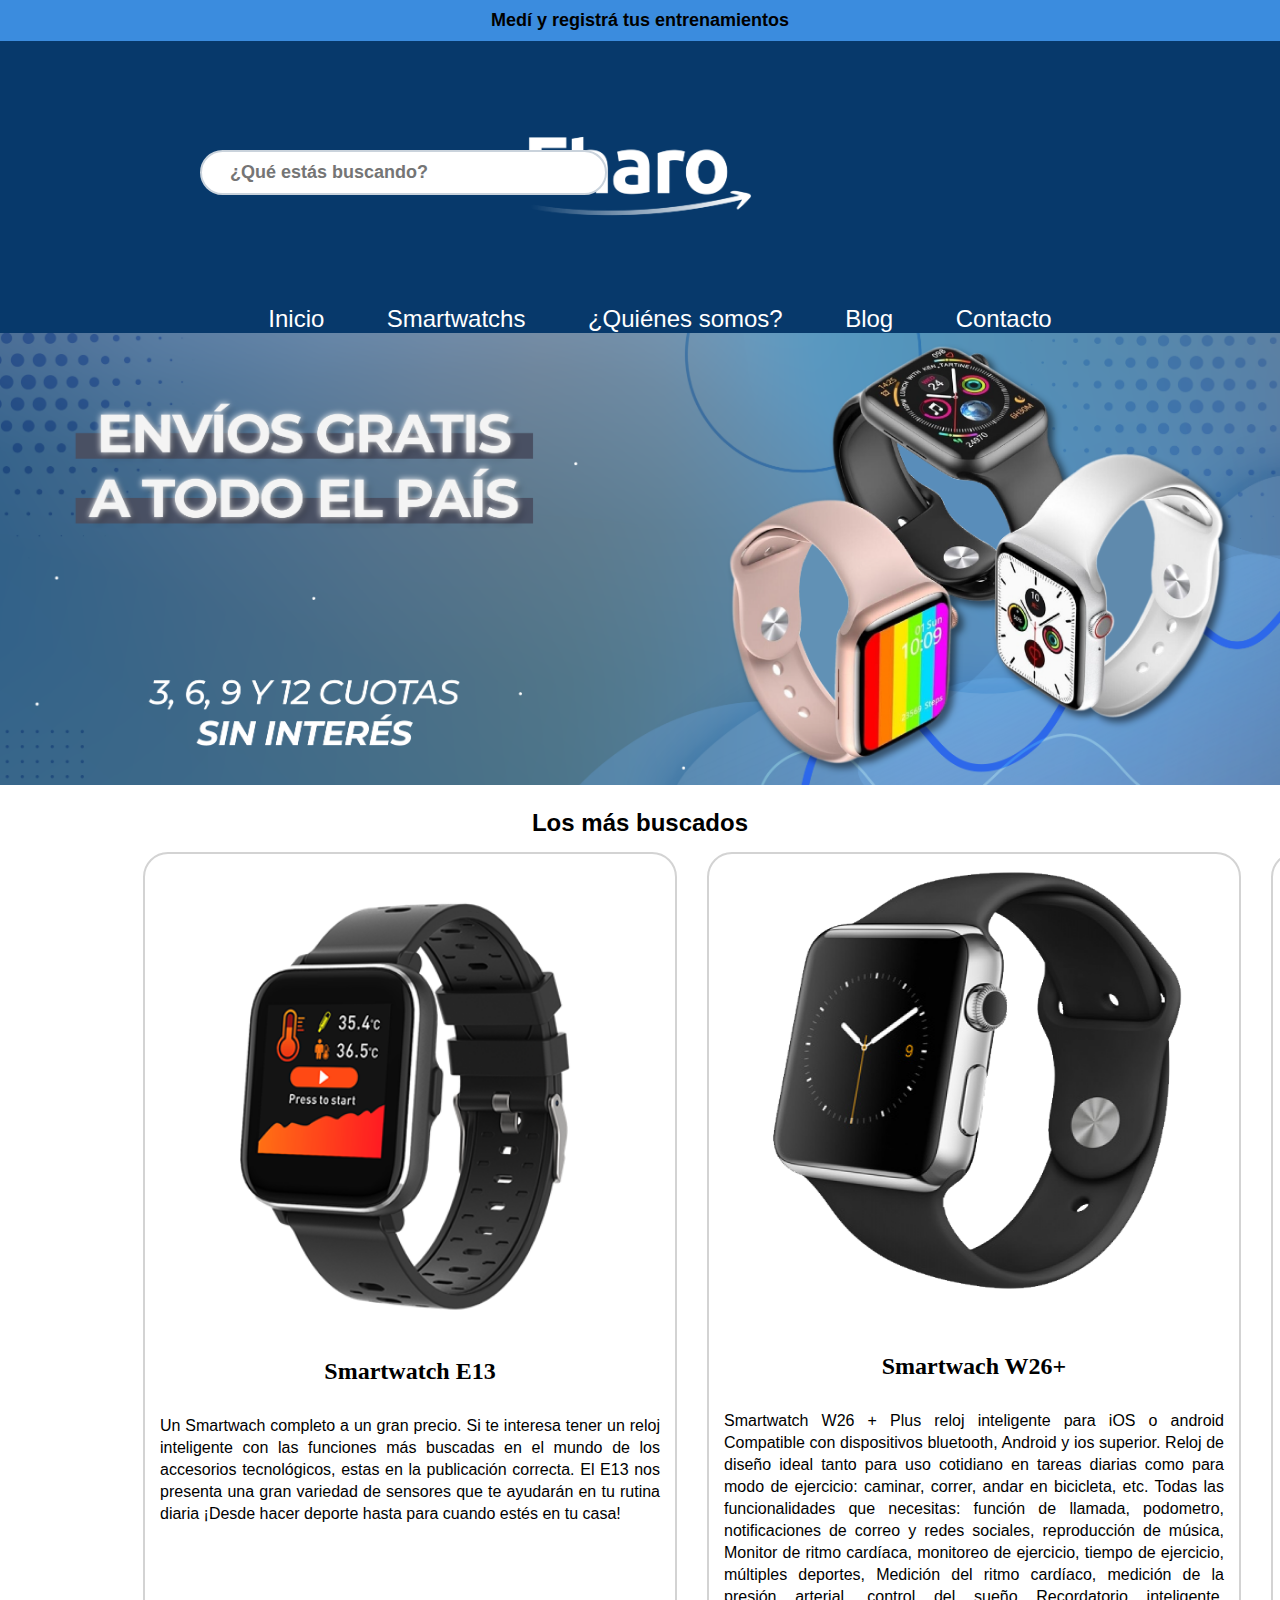
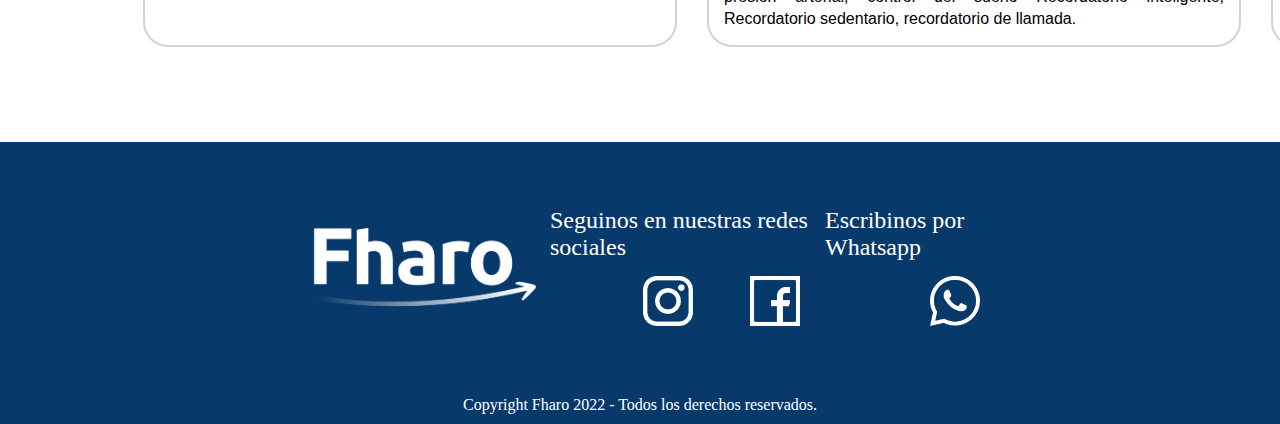
==== root/index.html @ 08bdbe76 "Primera versión de proyecto Fharo" ====
<!DOCTYPE html>
<html lang="es">
<head>
    <meta charset="UTF-8">
    <title>Inicio</title>
    <link rel="stylesheet" href="css/style.css">
    <link rel="icon" type="image/x-icon" href="/assets/fotos/logo3-02.png">
</head>
<body>
    <div class="encabezado">
        <p class="textoEncabezado"><b>Medí y registrá tus entrenamientos</b></p>
    </div>
    <header class="tarjetaCompleta">
        <div class= "ancho">
            <!-- <div class="queEstasBuscando">
                <input type="search" name="queEstasBuscando" placeholder="¿Qué estás buscando?" size="30" >
            </div> -->
            <div class="buscador">
                <input type="search" name="queEstasBuscando" placeholder="¿Qué estás buscando?" size="30" >
            </div>
            <div class="logo">
                <a href="index.html"><img src="assets/fotos/logo3-02.png" class="logoFharo" width="250px" alt="Logo Fharo"></a>
            </div>
            <nav>
                <ul class="tarjetaMenu">
                    <li class="menu"><a href="index.html">Inicio</a> </li>
                    <li class="menu"><a href="smartwatchs.html">Smartwatchs</a> </li>
                    <li class="menu"><a href="quienessomos.html">¿Quiénes somos?</a> </li>
                    <li class="menu"><a href="blog.html">Blog</a> </li>
                    <li class="menu"><a href="contacto.html">Contacto</a> </li>
                </ul>
            </nav>
        </div>
    </header>  
    <div id="banner">
        <img src="assets/fotos/banner.png" alt="Envios gratis a todo el país" width="100%">
    </div>
    <h1 class="losMasBuscados"><b>Los más buscados</b></h1>
    <div class="contenedorFotos">
        <div class="foto">
            <div class="fotoHover">
                <img class="ejemplo" src="assets/E13.png" alt="Smartwatch E13" width="500" title="Smartwatch E13">
            </div>
            <h2>Smartwatch E13</h2>
            <p>Un Smartwach completo a un gran precio. Si te interesa tener un reloj inteligente
                con las funciones más buscadas en el mundo de los accesorios tecnológicos,
                estas en la publicación correcta. El E13 nos presenta una gran variedad de
                sensores que te ayudarán en tu rutina diaria ¡Desde hacer deporte hasta para
                cuando estés en tu casa!
            </p>
        </div>
        <div class="foto"> 
            <div class="fotoHover">
                <img class="ejemplo" src="assets/w26+.png" alt="Smartwatch W26" width="450" height="450" title="Smartwatch W26">
            </div>
            <h2 class="titulow26">Smartwach W26+</h2>
            <p>Smartwatch W26 + Plus reloj inteligente para iOS o android
                Compatible con dispositivos bluetooth, Android y ios superior.
                Reloj de diseño ideal tanto para uso cotidiano en tareas diarias
                como para modo de ejercicio: caminar, correr, andar en bicicleta, etc.
                Todas las funcionalidades que necesitas: función de llamada, podometro,
                notificaciones de correo y redes sociales, reproducción de música,
                Monitor de ritmo cardíaca, monitoreo de ejercicio, tiempo de ejercicio,
                múltiples deportes, Medición del ritmo cardíaco, medición de la presión
                arterial, control del sueño Recordatorio inteligente, Recordatorio
                sedentario, recordatorio de llamada.
            </p>
        </div>
        <div class="foto">
            <div class="fotoHover">
                <img class="ejemplo" src="assets/fotos/miband5.png" alt="Smartwatch Xiaomi Mi Band 5" width="500" title="Smartwatch Xiaomi Mi Band 5">
            </div>
            <h2>Xiaomi Mi Band 5</h2>
            <p>Xiaomi Mi Band 5 trae novedades como la carga magnética, control del ciclo
                menstrual, pantalla OLED 1.1 más grande, monitorización del sueño entre
                otras prestaciones. Su diseño y construcción permiten que sea un dispositivo
                sumergible hasta 50 metros de profundidad. Se mantiene el diseño alargado del
                núcleo de la pulsera, con ese nuevo panel AMOLED de 1,1 pulgadas.
            </p>
        </div>
    </div>
    <footer>
        <div class="footerPadre">
            <div class="footerHijo1">
                <a href="index.html"><img src="assets/fotos/logo3-02.png" width="250px" alt="Logo Fharo"></a>
            </div>
            <div>
                <div class="footerHijo2">
                    <p>Seguinos en nuestras redes sociales</p>
                    <ul>
                        <li><a href="https://www.instagram.com/fharo.relojes/" target="_BLANK"><img src="assets/fotos/footer/instagram.png" width="50px" title="Instagram"></a></li>
                        <li><a href="https://www.facebook.com/fharo.relojes" target="_BLANK"><img src="assets/fotos/footer/facebook.png" width="50px" title="Facebook"></a></li>
                    </ul>
                </div>
            </div>
            <div>
                <div class="footerHijo3">
                    <p>Escribinos por Whatsapp</p>
                    <ul>
                        <li><a href="https://wa.me/543492610623" target="_BLANK"><img src="assets/fotos/footer/whatsapp.png" width="50px" title="Whatsapp"></a></li>
                    </ul>
                </div>
            </div>  
        </div>
        <div>
            <h4 class="copyright">Copyright Fharo 2022 - Todos los derechos reservados.</h4>
        </div>
    </footer>
</body>
</html>
---- root/css/style.css ----
* {
    margin: 0;
}

.encabezado {
    background-color: #3B8CDE;
    margin: 0%;
    align-items: center;
}
.textoEncabezado {
    padding-top: 10px;
    padding-bottom: 10px;
    text-align: center;
    font-family: 'Poppins', sans-serif;
    font-size: large;
}

.tarjetaCompleta{
    background-color: #07396B;
}

section{
    min-height: 100vh;
    display: flex;
    align-items: center;
}
.queEstasBuscando {
    width: 300px;
    display: flex;
    background: #fff;
    padding: 9px 22px 9px 26px;
    border-radius: 30px;
    border: 2px solid #cad3dc;
    margin-top: 130px;
    margin-bottom: 0;
    margin-left: 155px;
    float:left;
}

.queEstasBuscando input {
    border: none; 
    background-color: transparent;
    font-weight: bold;
    padding-left: 40px ;
    font-size: large;
    background-image: url(https://image.flaticon.com/icons/png/512/116/116836.png);
    background-size: 20px;
    background-repeat: no-repeat ;
}

/* .logoFharo {
    width: 250px;
    margin-left: 900px;
    display: block;   
}    */

.logoFharo{
    margin-top: 10px;
}

.ancho{
    text-align: center;
}

.buscador{
    position: absolute;
    top: 150px;
    left: 0;
    margin-left: 200px;
    background: #fff;
    padding: 9px 22px 9px 26px;
    border-radius: 30px;
    border: 2px solid #cad3dc;
}

.buscador input{
    outline: none;
    border: none;
    font-size: large;
    font-weight: bold;
}

.tarjetaMenu {
    text-align: center;
    font-family: 'Poppins', sans-serif;
    text-decoration: none;
    color: white;
}

.tarjetaMenu li a {
    text-decoration: none;
    color: white;   
    font-size: x-large;
    text-align: center;
}

.menu {
    display: inline;
    width: 100px;
    margin: 10px 15px 10px 15px;
    padding: 0 14px;
    color: white;
    
}

.menu :hover{
    background-color: #3B8CDE;
    transition: .6s;
    border-radius: 10px;
    padding: 1px 5px 1px 5px;
}


.losMasBuscados {
    text-align: center;
    margin-top: 20px;
    font-family: 'Poppins', sans-serif;
    font-size: x-large;
}

.contenedorFotos {
    display: flex;
    justify-content:space-between;
    width: 80%;
    margin: 0 auto;
    margin-bottom: 80px;
}

.foto {
    margin: 15px;
    display: inline;
    width: 1500px;
    text-align: center;
    border: 2px solid #D3D3D3;
    border-radius: 25px;
}

/* .foto img {
    width: 500px;
} */

.titulow26{
    margin-top: 45px;
}

.fotoHover :hover{
    transform: scale(1.05);
    transition: 1s;
}

.foto p {
    text-align: justify;
    font-family: 'Poppins', sans-serif;
    width: 500px;
    margin: auto;
    margin-top: 15px;
    padding: 15px;
    line-height: 22px;
}


.footerPadre {
    display: flex;
    margin-top: 500px;
    margin: 0 auto;
    width: 100%;
    justify-content: space-between;
    align-items: center;
    background-color: #07396B;
}



.footerHijo1 img {
    justify-content: center;
    margin-left: 300px;
}

.footerHijo2 { 
    justify-content: center;
    font-family: 'Poppins'sans-serif;
    font-size: medium;
}

.footerHijo2 p{ 
    font-family: 'Poppins'sans-serif;
    font-size: x-large;
    color: white;
    margin-bottom: 15px;
}

.footerHijo2 li{ 
    margin-left: 53px;
    list-style-type: none;
    display: inline;
}

.footerHijo2 li a :hover{ 
    transform: scale(1.05);
    transition: 1s;
}

.footerHijo3 {
    justify-content: center;
    align-items: center;
    margin-right: 300px;
}

.footerHijo3 p{ 
    font-family: 'Poppins'sans-serif;
    font-size: x-large;
    color: white;
    margin-bottom: 15px;
}

.footerHijo3 li{ 
    margin-left: 65px;
    list-style-type: none;
    display: inline;
}

.footerHijo3 li a :hover{ 
    transform: scale(1.05);
    transition: 1s;
}


.copyright {
    font-family: 'Poppins' sans-serif;
    font-size: medium;
    font-weight: 200;
    color: white;
    background-color: #07396B;
    text-align: center;
    padding-bottom: 10px;
}

input[type=text], input[type=email], textarea {
    width: 25%;
    padding: 12px 20px;
    margin: 15px 5px;
    display: inline-block;
    border: 3px solid #ccc;
    border-radius: 4px;
    box-sizing: border-box;
    -webkit-transition: 0.5s;
    transition: 0.5s;
    outline: none;
}

input[type=submit] {
    width: 15%;
    background-color: #4CAF50;
    color: white;
    padding: 14px 20px;
    margin: 8px 0;
    border: none;
    border-radius: 4px;
    cursor: pointer;
}

input[type=text]:focus, input[type=email]:focus, textarea:focus {
    border: 3px solid lightblue;
}

input[type=submit]:hover {
    background-color: #45a049;
}

.divFormulario {
    background-color: #f2f2f2;
    padding: 60px;
    text-align: center;
}

.labelLeft{
    margin-right: 380px;
}

.quienesSomosDiv{
    width: 50%;
    display: flex;
    margin: 0px auto;
}

.divCentrado{
    text-align: center;
    margin: 20px 0px;
}

.card {
    margin: 20px 30px;
    width: 50%;
    box-shadow: 0 4px 8px 0 rgba(0,0,0,0.2);
    transition: 0.3s;
}
  
.card:hover {
    box-shadow: 0 8px 16px 0 rgba(1,1,1,1.6);
}

.card h4, .card p {
    text-align: center;
}

.container {
    padding: 2px 16px;
}

.container h2{
    text-align: center;
}

.divRelojes{
    display: flex;
    text-align: center;
}

.smartwatchs{
    margin: 20px 30px;
    padding: 20px;
    box-shadow: 0 4px 8px 0 rgba(0,0,0,0.2);
    transition: 0.3s;
}

.smartwatchs a{
    color: black;   
    font-weight: bold;
    font-size: 20px;
    text-decoration: none;
}

.verMas{
    width: 16%;
    padding: 5px;
    background-color: #add8e6;
    margin: 0 auto;
}

.verMas:hover{
    transition: 1s;
    background-color: #71b0c5;
}

.divBlog{
    display: flex;
}
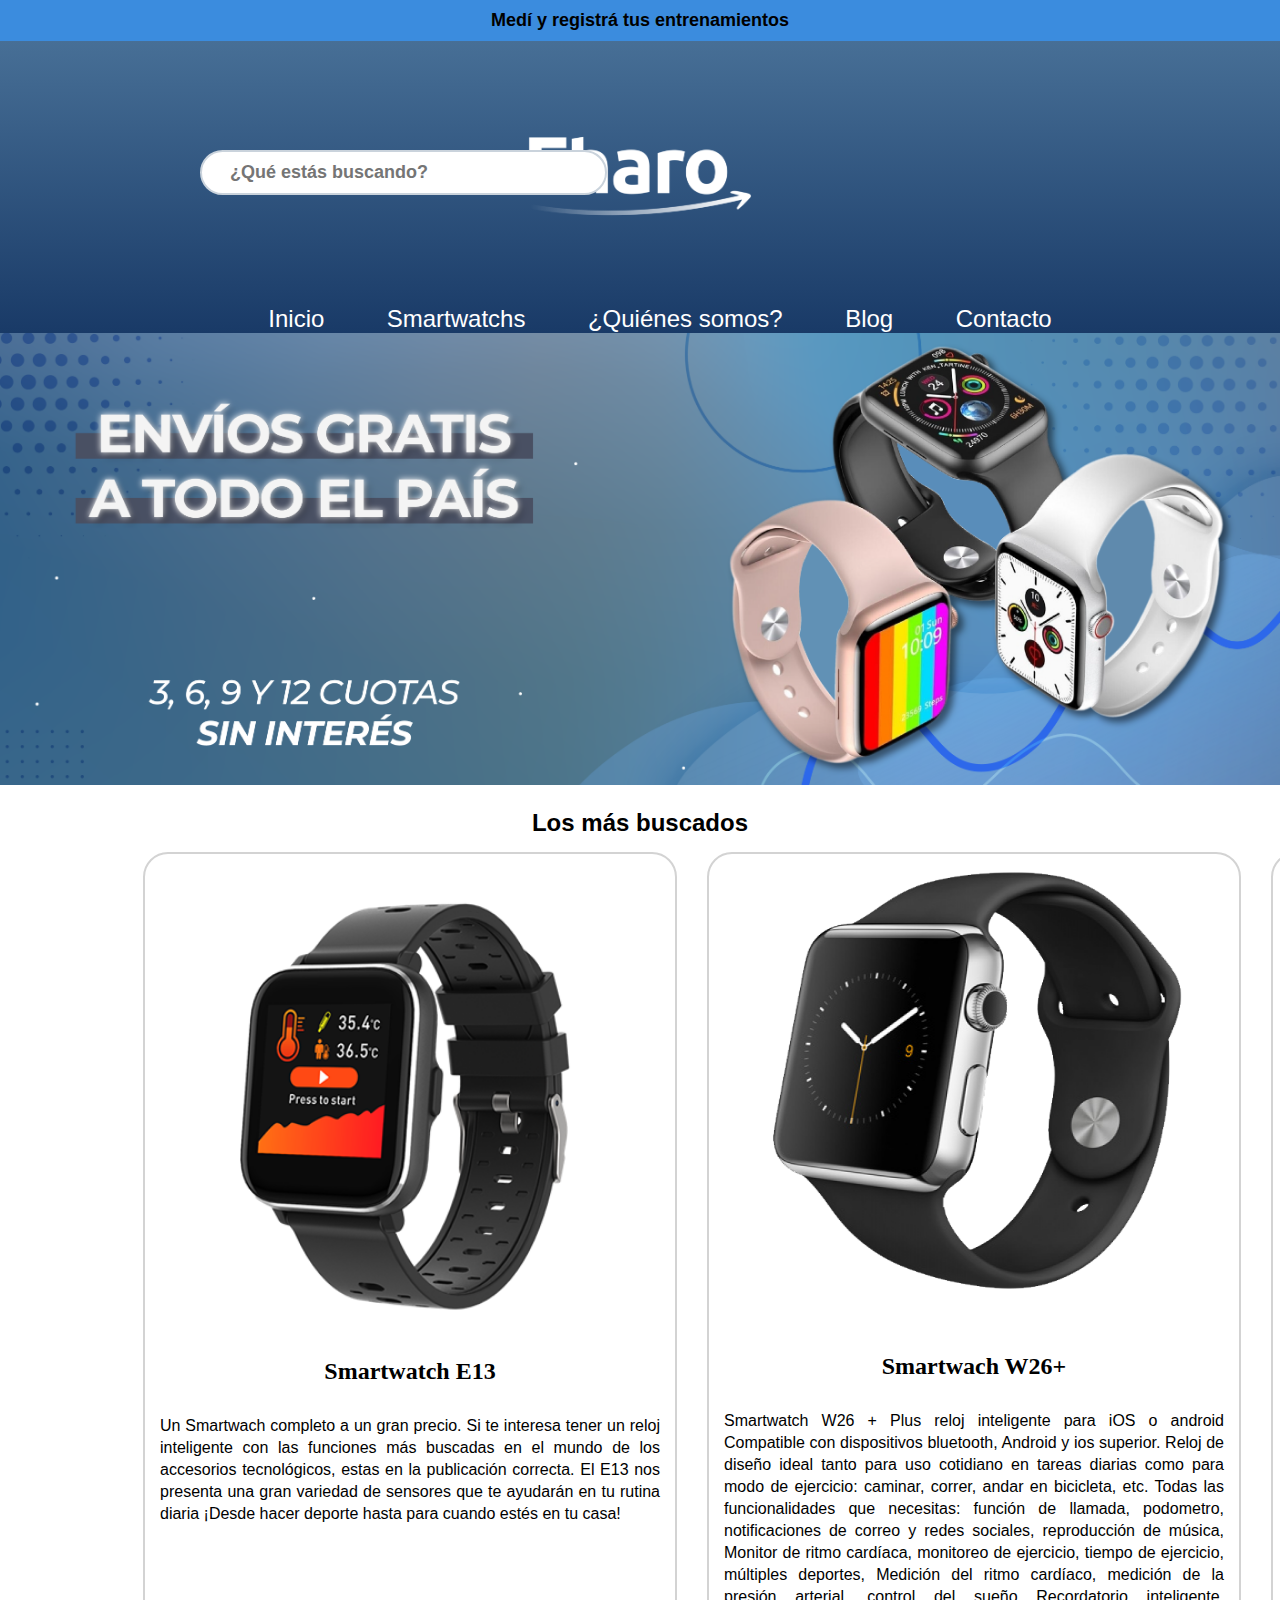
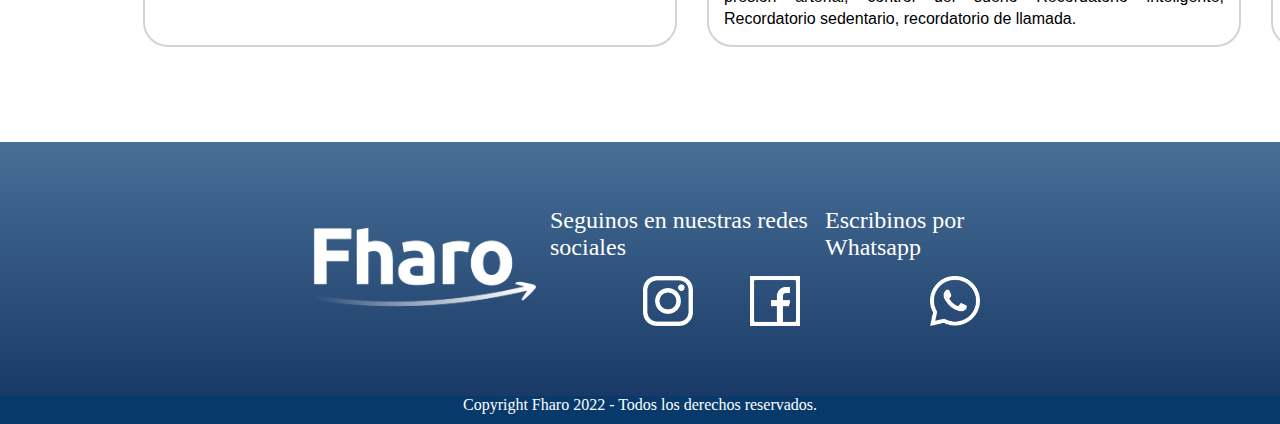
==== commit ad4aaf09: "Agregué animaciones a los archivos" ====
--- a/root/index.html
+++ b/root/index.html
@@ -5,6 +5,10 @@
     <title>Inicio</title>
     <link rel="stylesheet" href="css/style.css">
     <link rel="icon" type="image/x-icon" href="/assets/fotos/logo3-02.png">
+    <link
+    rel="stylesheet"
+    href="https://cdnjs.cloudflare.com/ajax/libs/animate.css/4.1.1/animate.min.css"
+  />
 </head>
 <body>
     <div class="encabezado">
@@ -18,7 +22,7 @@
             <div class="buscador">
                 <input type="search" name="queEstasBuscando" placeholder="¿Qué estás buscando?" size="30" >
             </div>
-            <div class="logo">
+            <div class="logo animate__animated animate__rubberBand">
                 <a href="index.html"><img src="assets/fotos/logo3-02.png" class="logoFharo" width="250px" alt="Logo Fharo"></a>
             </div>
             <nav>
--- a/root/css/style.css
+++ b/root/css/style.css
@@ -16,7 +16,7 @@
 }
 
 .tarjetaCompleta{
-    background-color: #07396B;
+    background-image: linear-gradient(to bottom, #476F96, #193A67);
 }
 
 section{
@@ -133,6 +133,10 @@
     text-align: center;
     border: 2px solid #D3D3D3;
     border-radius: 25px;
+    transition: 1s;
+}
+.foto:hover {
+  background-color: #CECECE;
 }
 
 /* .foto img {
@@ -141,7 +145,10 @@
 
 .titulow26{
     margin-top: 45px;
-}
+    /* transition: all 1s; */
+}
+/* .titulow26:hover {
+    background-color: #3B8CDE; */
 
 .fotoHover :hover{
     transform: scale(1.05);
@@ -166,7 +173,7 @@
     width: 100%;
     justify-content: space-between;
     align-items: center;
-    background-color: #07396B;
+    background-image: linear-gradient(to bottom, #476F96, #193A67);
 }
 
 
